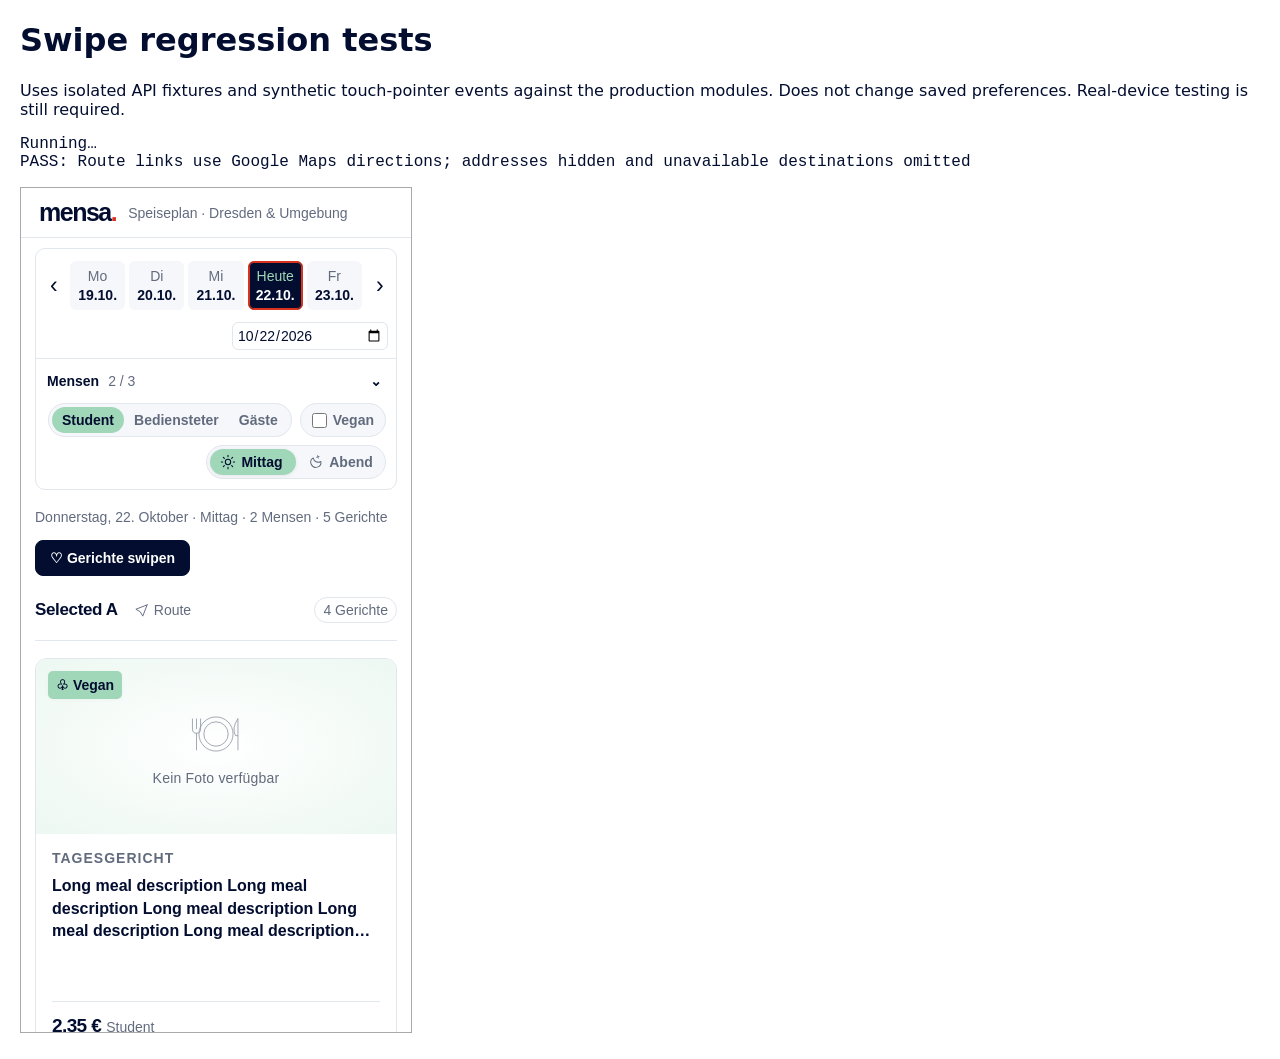
==== tests/swipe.html @ a6a1d9da "Build static cafeteria menu browser with filters and swipe picker" ====
<!doctype html>
<html lang="en">
<meta charset="utf-8">
<meta name="viewport" content="width=device-width, initial-scale=1">
<title>Swipe regression tests</title>
<style>
body{font:16px system-ui;margin:20px;background:#fff;color:#020d30}
pre{white-space:pre-wrap}iframe{border:1px solid #aaa}
</style>
<h1>Swipe regression tests</h1>
<p>Uses isolated API fixtures and synthetic touch-pointer events against the production modules. Does not change saved preferences. Real-device testing is still required.</p>
<pre id="output">Running…</pre>
<iframe id="preview" title="Menu test viewport" width="390" height="844"></iframe>
<script type="module" src="./swipe.test.js"></script>
</html>
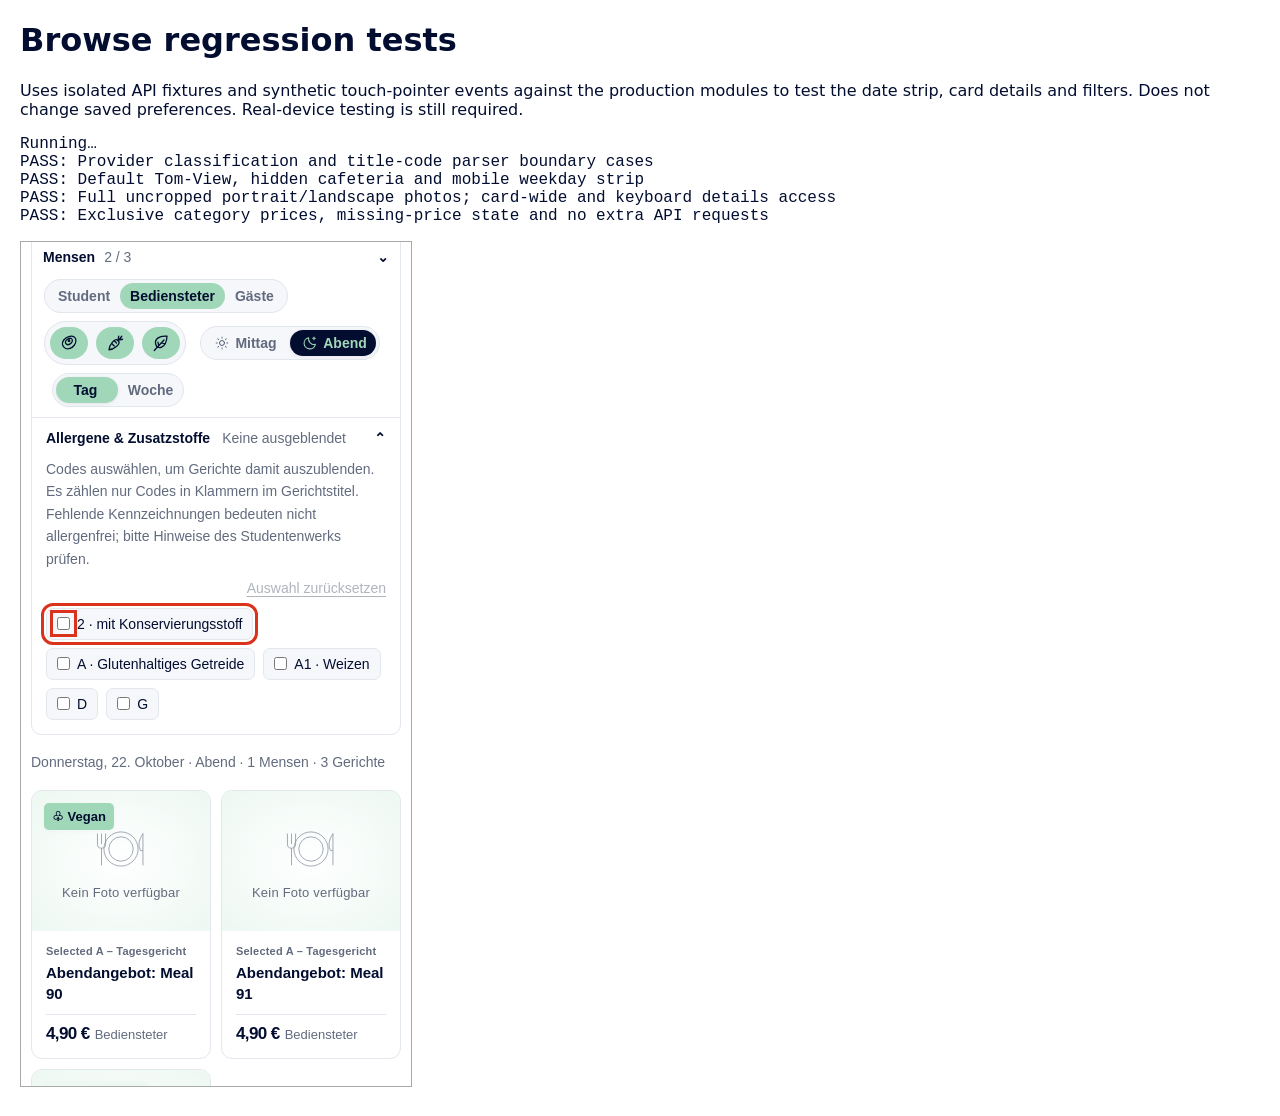
==== commit 33c2e541: "Tighten meal cards and make the continuous view permanent - Combine cafeteria and station on one car" ====
--- a/tests/swipe.html
+++ b/tests/swipe.html
@@ -2,13 +2,13 @@
 <html lang="en">
 <meta charset="utf-8">
 <meta name="viewport" content="width=device-width, initial-scale=1">
-<title>Swipe regression tests</title>
+<title>Browse regression tests</title>
 <style>
 body{font:16px system-ui;margin:20px;background:#fff;color:#020d30}
 pre{white-space:pre-wrap}iframe{border:1px solid #aaa}
 </style>
-<h1>Swipe regression tests</h1>
-<p>Uses isolated API fixtures and synthetic touch-pointer events against the production modules. Does not change saved preferences. Real-device testing is still required.</p>
+<h1>Browse regression tests</h1>
+<p>Uses isolated API fixtures and synthetic touch-pointer events against the production modules to test the date strip, card details and filters. Does not change saved preferences. Real-device testing is still required.</p>
 <pre id="output">Running…</pre>
 <iframe id="preview" title="Menu test viewport" width="390" height="844"></iframe>
 <script type="module" src="./swipe.test.js"></script>
